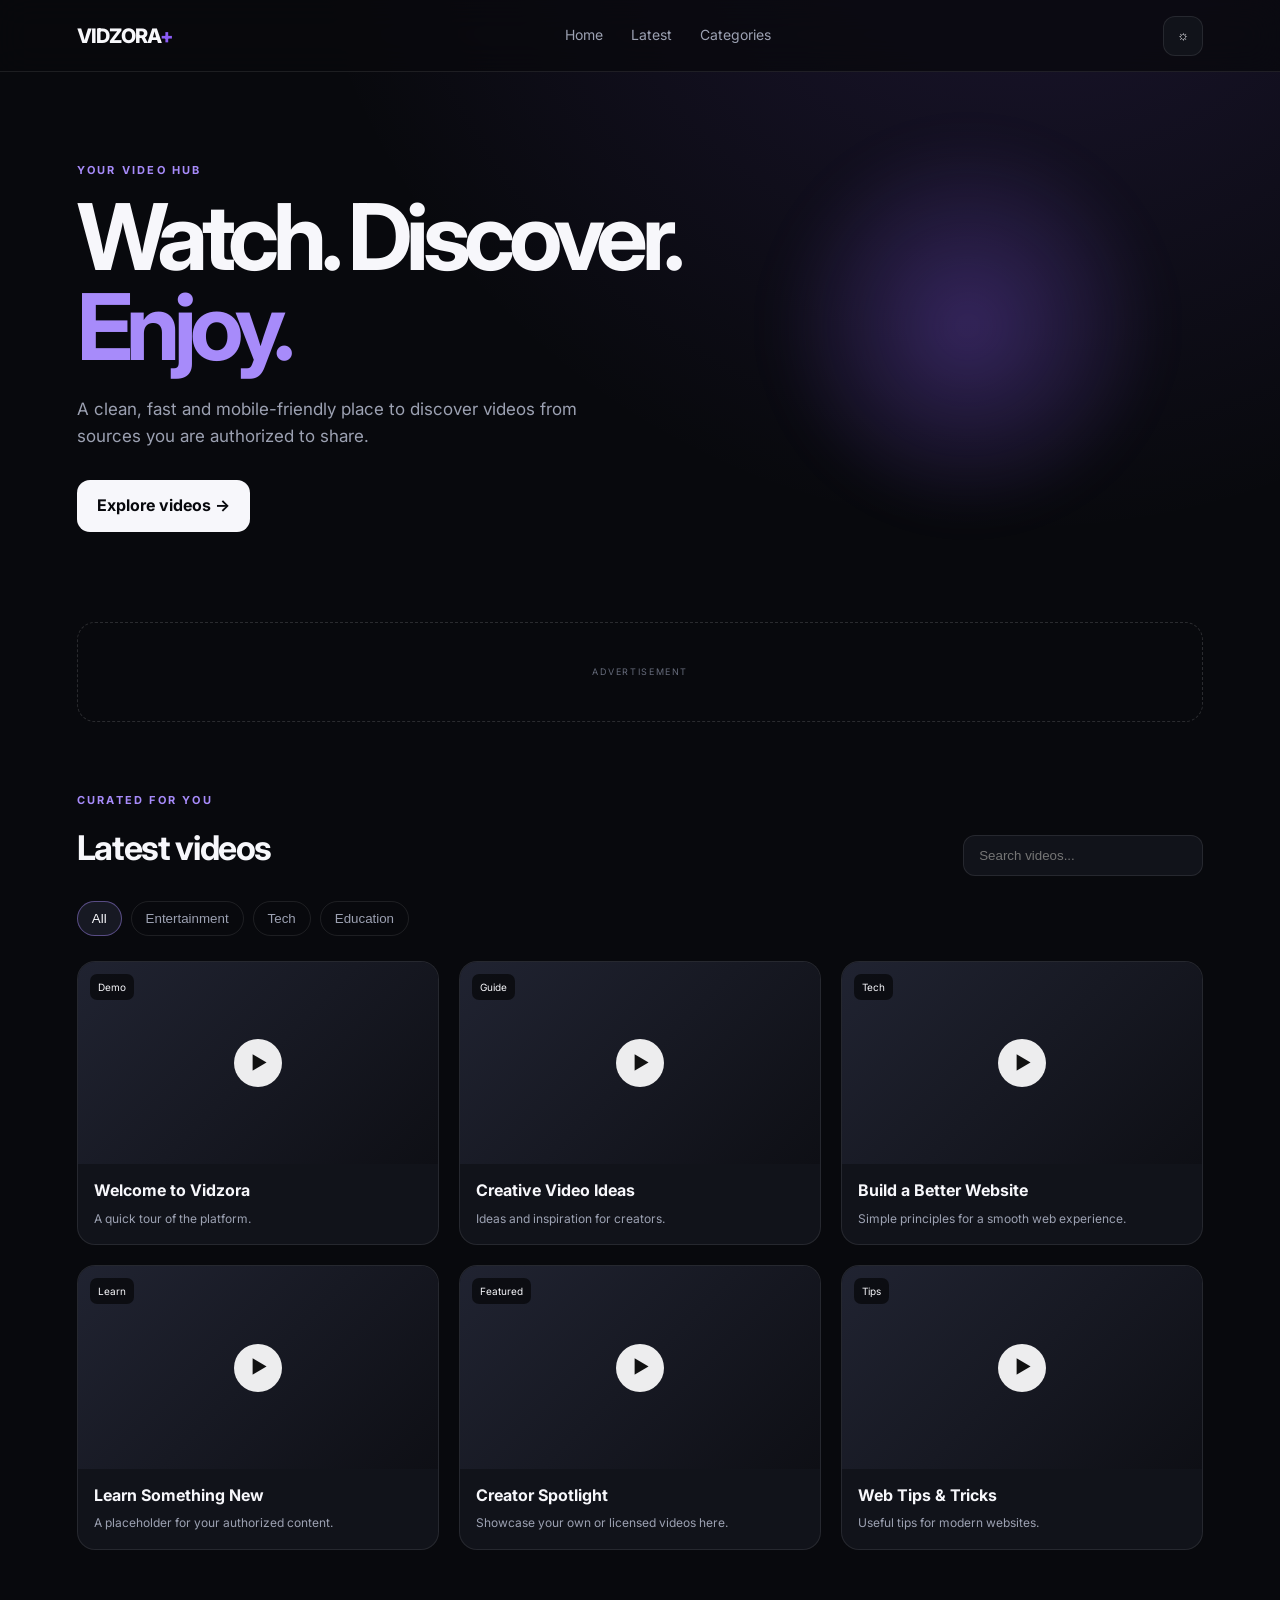
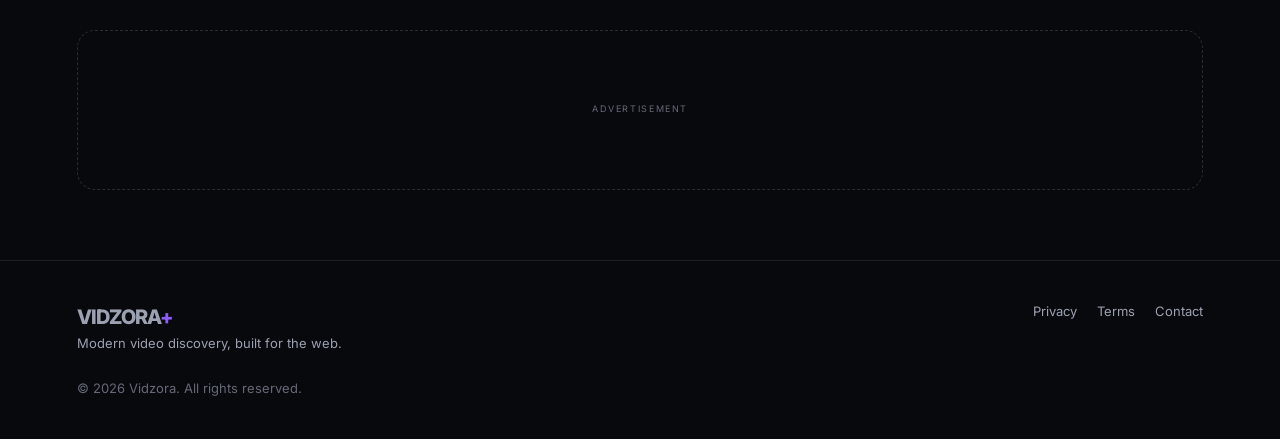
==== index.html @ ceaa23b7 "Add files via upload" ====
<!doctype html>
<html lang="bn">
<head>
  <meta charset="UTF-8">
  <meta name="viewport" content="width=device-width, initial-scale=1.0">
  <meta name="description" content="A modern video discovery website">
  <title>Vidzora — Watch & Discover</title>
  <link rel="stylesheet" href="style.css">
</head>
<body>
  <header class="topbar">
    <a class="logo" href="#">VIDZORA<span>+</span></a>
    <nav>
      <a href="#home">Home</a>
      <a href="#latest">Latest</a>
      <a href="#categories">Categories</a>
    </nav>
    <button class="theme-btn" id="themeBtn" aria-label="Toggle theme">☼</button>
  </header>

  <main id="home">
    <section class="hero">
      <div class="hero-copy">
        <p class="eyebrow">YOUR VIDEO HUB</p>
        <h1>Watch. Discover.<br><span>Enjoy.</span></h1>
        <p class="hero-text">A clean, fast and mobile-friendly place to discover videos from sources you are authorized to share.</p>
        <a class="primary-btn" href="#latest">Explore videos →</a>
      </div>
      <div class="hero-glow"></div>
    </section>

    <section class="ad-slot" aria-label="Advertisement">
      <small>ADVERTISEMENT</small>
      <!-- Paste your approved Adsterra ad code here -->
    </section>

    <section class="section" id="latest">
      <div class="section-head">
        <div>
          <p class="eyebrow">CURATED FOR YOU</p>
          <h2>Latest videos</h2>
        </div>
        <div class="search">
          <input id="searchInput" type="search" placeholder="Search videos...">
        </div>
      </div>
      <div class="chips" id="categories">
        <button class="chip active" data-category="all">All</button>
        <button class="chip" data-category="entertainment">Entertainment</button>
        <button class="chip" data-category="tech">Tech</button>
        <button class="chip" data-category="education">Education</button>
      </div>
      <div class="grid" id="videoGrid"></div>
      <p class="empty" id="emptyState" hidden>No videos found.</p>
    </section>

    <section class="ad-slot large" aria-label="Advertisement">
      <small>ADVERTISEMENT</small>
      <!-- Paste another approved Adsterra placement here if permitted -->
    </section>
  </main>

  <footer>
    <div>
      <a class="logo" href="#">VIDZORA<span>+</span></a>
      <p>Modern video discovery, built for the web.</p>
    </div>
    <div class="footer-links">
      <a href="#">Privacy</a>
      <a href="#">Terms</a>
      <a href="#">Contact</a>
    </div>
    <p class="copyright">© 2026 Vidzora. All rights reserved.</p>
  </footer>

  <script src="script.js"></script>
</body>
</html>
---- style.css ----
@import url('https://fonts.googleapis.com/css2?family=Inter:wght@400;500;600;700;800&display=swap');

:root{
  --bg:#08090d; --surface:#11131a; --surface2:#171923; --text:#f7f7fb;
  --muted:#9ca1b2; --line:rgba(255,255,255,.09); --accent:#8b5cf6;
}
*{box-sizing:border-box;margin:0;padding:0}
html{scroll-behavior:smooth}
body{font-family:Inter,system-ui,sans-serif;background:radial-gradient(circle at 80% -10%,rgba(139,92,246,.16),transparent 30%),var(--bg);color:var(--text);line-height:1.6}
a{color:inherit;text-decoration:none}
.topbar{height:72px;display:flex;align-items:center;justify-content:space-between;padding:0 6%;border-bottom:1px solid var(--line);background:rgba(8,9,13,.75);backdrop-filter:blur(16px);position:sticky;top:0;z-index:20}
.logo{font-weight:800;letter-spacing:-.04em;font-size:20px}.logo span{color:var(--accent)}
nav{display:flex;gap:28px;color:var(--muted);font-size:14px}nav a:hover{color:var(--text)}
.theme-btn{border:1px solid var(--line);background:var(--surface);color:var(--text);width:40px;height:40px;border-radius:12px;cursor:pointer}
.hero{min-height:520px;padding:90px 6%;display:flex;align-items:center;position:relative;overflow:hidden}
.hero-copy{max-width:720px;position:relative;z-index:2}
.eyebrow{font-size:11px;letter-spacing:.2em;font-weight:700;color:#a78bfa;margin-bottom:12px}
h1{font-size:clamp(48px,8vw,92px);line-height:.98;letter-spacing:-.07em;margin-bottom:24px}h1 span{color:#a78bfa}
.hero-text{max-width:560px;color:var(--muted);font-size:17px;margin-bottom:30px}
.primary-btn{display:inline-block;background:var(--text);color:#08090d;padding:13px 20px;border-radius:13px;font-weight:700;transition:.2s}.primary-btn:hover{transform:translateY(-2px)}
.hero-glow{position:absolute;width:420px;height:420px;border-radius:50%;right:8%;top:8%;background:radial-gradient(circle,rgba(139,92,246,.32),transparent 65%);filter:blur(20px)}
.ad-slot{min-height:100px;margin:0 6% 70px;border:1px dashed rgba(255,255,255,.14);border-radius:18px;display:flex;align-items:center;justify-content:center;color:#666b7b;position:relative}.ad-slot small{font-size:9px;letter-spacing:.18em}.ad-slot.large{min-height:160px}
.section{padding:0 6% 80px}.section-head{display:flex;justify-content:space-between;align-items:end;gap:20px;margin-bottom:25px}h2{font-size:34px;letter-spacing:-.04em}
.search input{width:240px;background:var(--surface);border:1px solid var(--line);color:var(--text);padding:12px 15px;border-radius:12px;outline:none}.search input:focus{border-color:#8b5cf6}
.chips{display:flex;gap:9px;flex-wrap:wrap;margin-bottom:25px}.chip{border:1px solid var(--line);background:transparent;color:var(--muted);padding:9px 14px;border-radius:999px;cursor:pointer}.chip.active,.chip:hover{background:var(--surface2);color:var(--text);border-color:rgba(167,139,250,.45)}
.grid{display:grid;grid-template-columns:repeat(3,1fr);gap:20px}
.card{background:var(--surface);border:1px solid var(--line);border-radius:18px;overflow:hidden;transition:.25s;animation:rise .45s ease both}.card:hover{transform:translateY(-5px);border-color:rgba(167,139,250,.4)}
.thumb{aspect-ratio:16/9;background:linear-gradient(135deg,#202331,#0e0f15);display:flex;align-items:center;justify-content:center;position:relative}.thumb .play{width:48px;height:48px;border-radius:50%;display:grid;place-items:center;background:rgba(255,255,255,.92);color:#111;font-size:18px;padding-left:2px}.tag{position:absolute;top:12px;left:12px;background:rgba(0,0,0,.6);padding:5px 8px;border-radius:7px;font-size:10px}
.card-body{padding:16px}.card h3{font-size:16px;line-height:1.35;margin-bottom:7px}.card p{font-size:12px;color:var(--muted)}
.empty{color:var(--muted);padding:30px 0}
footer{border-top:1px solid var(--line);padding:40px 6%;display:grid;grid-template-columns:1fr auto;gap:25px;color:var(--muted);font-size:13px}.footer-links{display:flex;gap:20px}.copyright{grid-column:1/-1;color:#646978}
body.light{--bg:#f7f7fb;--surface:#fff;--surface2:#f0eff6;--text:#12131a;--muted:#666b78;--line:rgba(0,0,0,.09)}body.light .topbar{background:rgba(247,247,251,.8)}
@keyframes rise{from{opacity:0;transform:translateY(10px)}to{opacity:1;transform:none}}
@media(max-width:800px){nav{display:none}.hero{min-height:480px;padding-top:70px}.hero-glow{right:-30%;opacity:.7}.grid{grid-template-columns:repeat(2,1fr)}.section-head{align-items:start;flex-direction:column}.search,.search input{width:100%}}
@media(max-width:520px){.grid{grid-template-columns:1fr}.hero{padding-left:5%;padding-right:5%}.section,.ad-slot{margin-left:5%;margin-right:5%;padding-left:0;padding-right:0}.section{padding-bottom:55px}footer{grid-template-columns:1fr}.footer-links{flex-wrap:wrap}.copyright{grid-column:auto}}
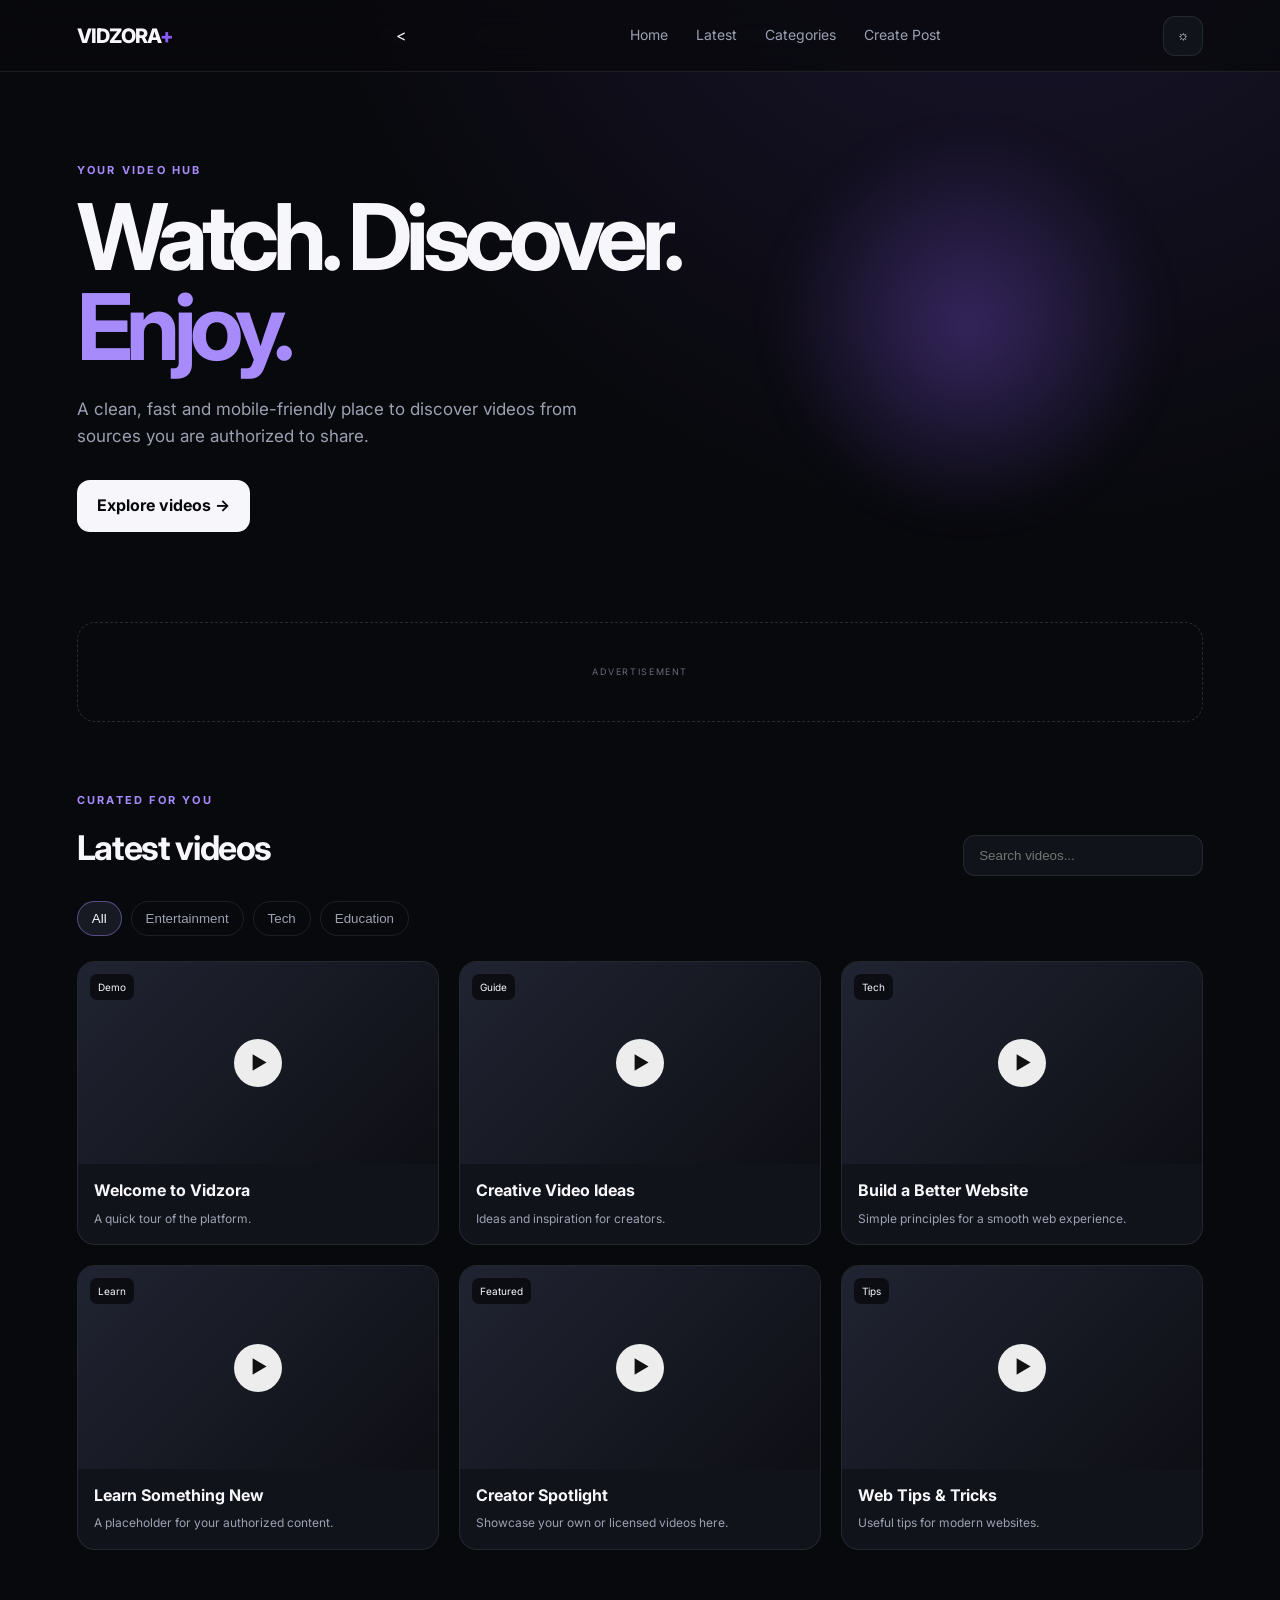
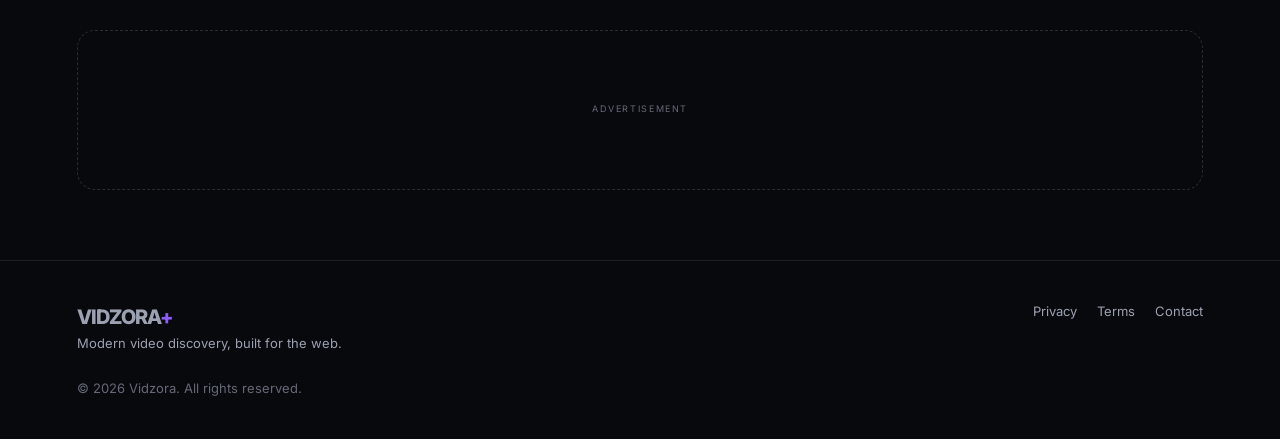
==== commit 3dd9d383: "Add 'Create Post' link to navigation" ====
--- a/index.html
+++ b/index.html
@@ -10,10 +10,11 @@
 <body>
   <header class="topbar">
     <a class="logo" href="#">VIDZORA<span>+</span></a>
-    <nav>
-      <a href="#home">Home</a>
-      <a href="#latest">Latest</a>
-      <a href="#categories">Categories</a>
+    <<nav>
+  <a href="#home">Home</a>
+  <a href="#latest">Latest</a>
+  <a href="#categories">Categories</a>
+  <a href="create-post.html">Create Post</a>
     </nav>
     <button class="theme-btn" id="themeBtn" aria-label="Toggle theme">☼</button>
   </header>
